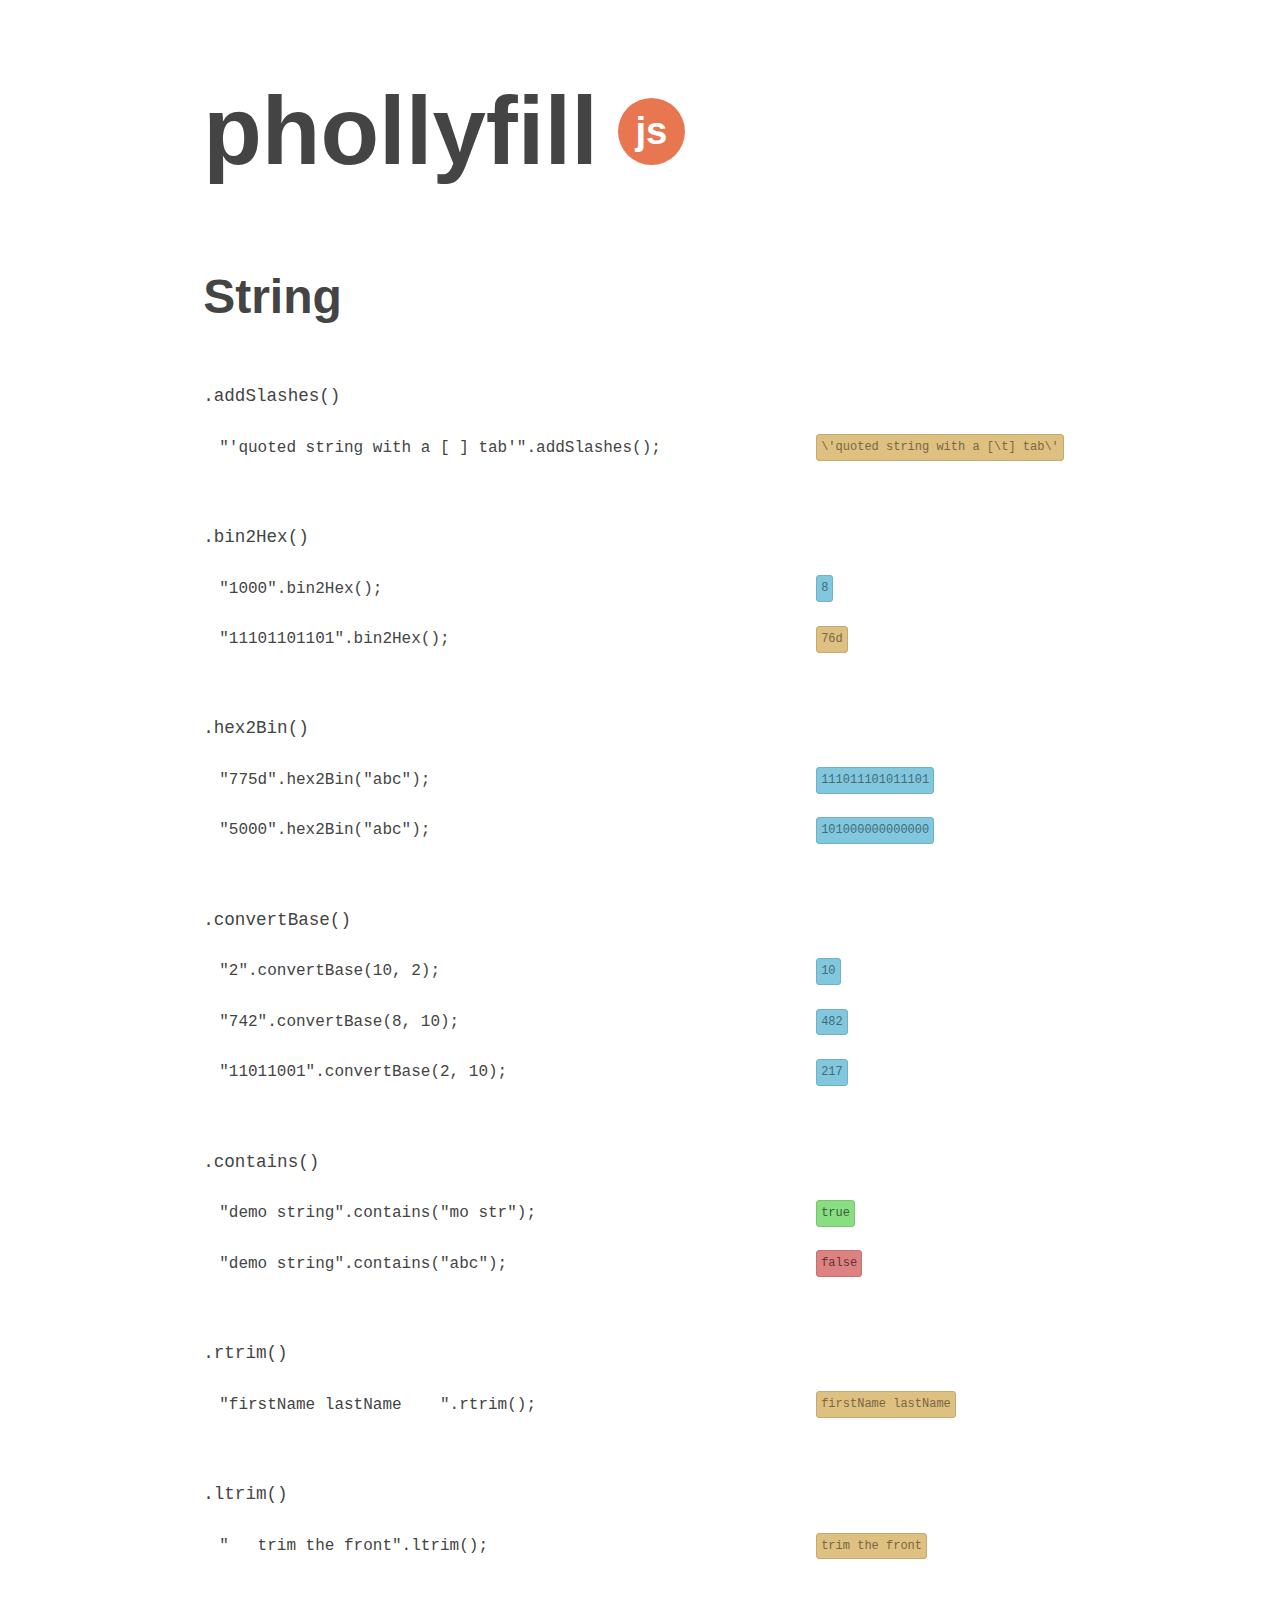
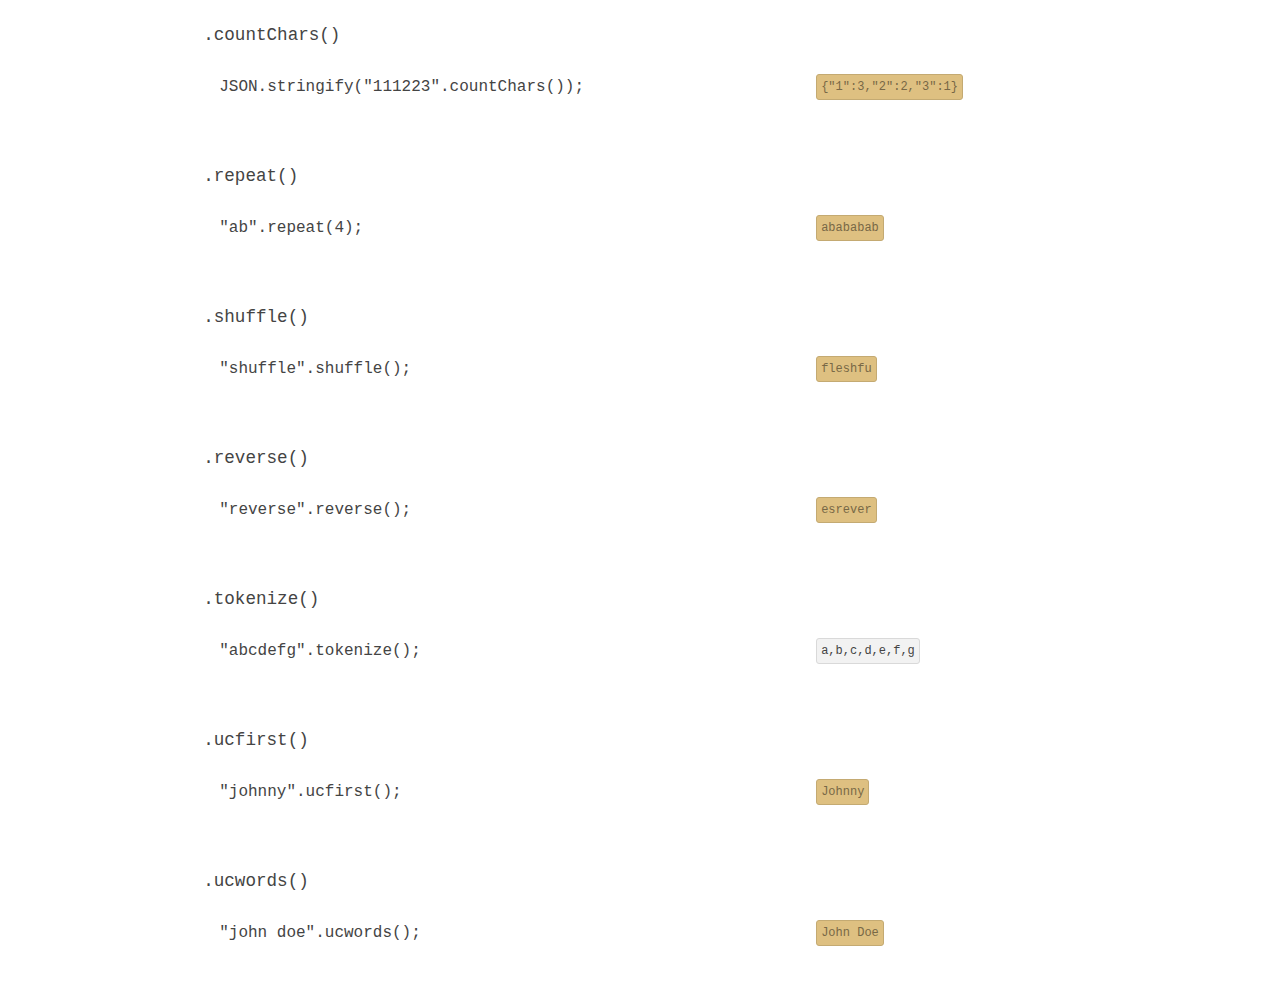
==== test/index.html @ bd03fe81 "All method demos now work." ====
<!DOCTYPE html>
<html class="no-js">
    <head>
        <meta charset="utf-8">
        <meta http-equiv="X-UA-Compatible" content="IE=edge">
        <title></title>
        <meta name="description" content="">
        <meta name="viewport" content="width=device-width, initial-scale=1">

        <!-- Place favicon.ico and apple-touch-icon(s) in the root directory -->

        <link rel="stylesheet" href="css/normalize.css">
        <link rel="stylesheet" href="css/main.css">
        <link rel="stylesheet" href="css/custom.css">
        <script src="js/vendor/modernizr-2.7.1.min.js"></script>
    </head>
    <body>
        <!--[if lt IE 8]>
            <p class="browsehappy">You are using an <strong>outdated</strong> browser. Please <a href="http://browsehappy.com/">upgrade your browser</a> to improve your experience.</p>
        <![endif]-->

        <!-- Add your site or application content here -->
        <div class='content-wrapper'>
            <span class='container'>
                <h1>phollyfill<div class='js-extension'><span>js</span></div></h1>
                <div class='phollyfill-section'>
                    <h2>String</h2>
                    <div class='phollyfill-demo'>
                        <span class='method-name'>.addSlashes()</span>
                        <table class='method-demo-wrapper'>
                            <tbody>
                                <tr>
                                    <td>
                                        <span class='method-apply'>"'quoted string with a [&#09;] tab'".addSlashes();</span>
                                    </td>
                                    <td>
                                        <span class='return-value'>return</span>
                                    </td>
                                </tr>
                            </tbody>
                        </table>
                    </div>
                    <div class='phollyfill-demo'>
                        <span class='method-name'>.bin2Hex()</span>
                        <table class='method-demo-wrapper'>
                            <tbody>
                                <tr>
                                    <td>
                                        <span class='method-apply'>"1000".bin2Hex();</span>
                                    </td>
                                    <td>
                                        <span class='return-value'>return</span>
                                    </td>
                                </tr>
                                <tr>
                                    <td>
                                        <span class='method-apply'>"11101101101".bin2Hex();</span>
                                    </td>
                                    <td>
                                        <span class='return-value'>return</span>
                                    </td>
                                </tr>
                            </tbody>
                        </table>
                    </div>
                    <div class='phollyfill-demo'>
                        <span class='method-name'>.hex2Bin()</span>
                        <table class='method-demo-wrapper'>
                            <tbody>
                                <tr>
                                    <td>
                                        <span class='method-apply'>"775d".hex2Bin("abc");</span>
                                    </td>
                                    <td>
                                        <span class='return-value'>return</span>
                                    </td>
                                </tr>
                                <tr>
                                    <td>
                                        <span class='method-apply'>"5000".hex2Bin("abc");</span>
                                    </td>
                                    <td>
                                        <span class='return-value'>return</span>
                                    </td>
                                </tr>
                            </tbody>
                        </table>
                    </div>
                    <div class='phollyfill-demo'>
                        <span class='method-name'>.convertBase()</span>
                        <table class='method-demo-wrapper'>
                            <tbody>
                                <tr>
                                    <td>
                                        <span class='method-apply'>"2".convertBase(10, 2);</span>
                                    </td>
                                    <td>
                                        <span class='return-value'>return</span>
                                    </td>
                                </tr>
                                <tr>
                                    <td>
                                        <span class='method-apply'>"742".convertBase(8, 10);</span>
                                    </td>
                                    <td>
                                        <span class='return-value'>return</span>
                                    </td>
                                </tr>
                                <tr>
                                    <td>
                                        <span class='method-apply'>"11011001".convertBase(2, 10);</span>
                                    </td>
                                    <td>
                                        <span class='return-value'>return</span>
                                    </td>
                                </tr>
                            </tbody>
                        </table>
                    </div>
                    <div class='phollyfill-demo'>
                        <span class='method-name'>.contains()</span>
                        <table class='method-demo-wrapper'>
                            <tbody>
                                <tr>
                                    <td>
                                        <span class='method-apply'>"demo string".contains("mo str");</span>
                                    </td>
                                    <td>
                                        <span class='return-value'>return</span>
                                    </td>
                                </tr>
                                <tr>
                                    <td>
                                        <span class='method-apply'>"demo string".contains("abc");</span>
                                    </td>
                                    <td>
                                        <span class='return-value'>return</span>
                                    </td>
                                </tr>
                            </tbody>
                        </table>
                    </div>
                    <div class='phollyfill-demo'>
                        <span class='method-name'>.rtrim()</span>
                        <table class='method-demo-wrapper'>
                            <tbody>
                                <tr>
                                    <td>
                                        <span class='method-apply'>"firstName lastName &nbsp;&nbsp;&nbsp;".rtrim();</span>
                                    </td>
                                    <td>
                                        <span class='return-value'>return</span>
                                    </td>
                                </tr>
                            </tbody>
                        </table>
                    </div>
                    <div class='phollyfill-demo'>
                        <span class='method-name'>.ltrim()</span>
                        <table class='method-demo-wrapper'>
                            <tbody>
                                <tr>
                                    <td>
                                        <span class='method-apply'>"&nbsp;&nbsp; trim the front".ltrim();</span>
                                    </td>
                                    <td>
                                        <span class='return-value'>return</span>
                                    </td>
                                </tr>
                            </tbody>
                        </table>
                    </div>
                    <div class='phollyfill-demo'>
                        <span class='method-name'>.countChars()</span>
                        <table class='method-demo-wrapper'>
                            <tbody>
                                <tr>
                                    <td>
                                        <span class='method-apply'>JSON.stringify("111223".countChars());</span>
                                    </td>
                                    <td>
                                        <span class='return-value'>return</span>
                                    </td>
                                </tr>
                            </tbody>
                        </table>
                    </div>
                    <div class='phollyfill-demo'>
                        <span class='method-name'>.repeat()</span>
                        <table class='method-demo-wrapper'>
                            <tbody>
                                <tr>
                                    <td>
                                        <span class='method-apply'>"ab".repeat(4);</span>
                                    </td>
                                    <td>
                                        <span class='return-value'>return</span>
                                    </td>
                                </tr>
                            </tbody>
                        </table>
                    </div>
                    <div class='phollyfill-demo'>
                        <span class='method-name'>.shuffle()</span>
                        <table class='method-demo-wrapper'>
                            <tbody>
                                <tr>
                                    <td>
                                        <span class='method-apply'>"shuffle".shuffle();</span>
                                    </td>
                                    <td>
                                        <span class='return-value'>return</span>
                                    </td>
                                </tr>
                            </tbody>
                        </table>
                    </div>
                    <div class='phollyfill-demo'>
                        <span class='method-name'>.reverse()</span>
                        <table class='method-demo-wrapper'>
                            <tbody>
                                <tr>
                                    <td>
                                        <span class='method-apply'>"reverse".reverse();</span>
                                    </td>
                                    <td>
                                        <span class='return-value'>return</span>
                                    </td>
                                </tr>
                            </tbody>
                        </table>
                    </div>
                    <div class='phollyfill-demo'>
                        <span class='method-name'>.tokenize()</span>
                        <table class='method-demo-wrapper'>
                            <tbody>
                                <tr>
                                    <td>
                                        <span class='method-apply'>"abcdefg".tokenize();</span>
                                    </td>
                                    <td>
                                        <span class='return-value'>return</span>
                                    </td>
                                </tr>
                            </tbody>
                        </table>
                    </div>
                    <div class='phollyfill-demo'>
                        <span class='method-name'>.ucfirst()</span>
                        <table class='method-demo-wrapper'>
                            <tbody>
                                <tr>
                                    <td>
                                        <span class='method-apply'>"johnny".ucfirst();</span>
                                    </td>
                                    <td>
                                        <span class='return-value'>return</span>
                                    </td>
                                </tr>
                            </tbody>
                        </table>
                    </div>
                    <div class='phollyfill-demo'>
                        <span class='method-name'>.ucwords()</span>
                        <table class='method-demo-wrapper'>
                            <tbody>
                                <tr>
                                    <td>
                                        <span class='method-apply'>"john doe".ucwords();</span>
                                    </td>
                                    <td>
                                        <span class='return-value'>return</span>
                                    </td>
                                </tr>
                            </tbody>
                        </table>
                    </div>
                </div>
            </span>
        </div>

        <script src="//ajax.googleapis.com/ajax/libs/jquery/1.10.2/jquery.min.js"></script>
        <script>window.jQuery || document.write('<script src="js/vendor/jquery-1.10.2.min.js"><\/script>')</script>
        <script src="js/plugins.js"></script>
        <script src="js/main.js"></script>
        <script src="/src/javascripts/phollyfill.js"></script>
        <script src="js/test.phollyfill.js"></script>

        <!-- Google Analytics: change UA-XXXXX-X to be your site's ID. -->
        <script>
            (function(b,o,i,l,e,r){b.GoogleAnalyticsObject=l;b[l]||(b[l]=
            function(){(b[l].q=b[l].q||[]).push(arguments)});b[l].l=+new Date;
            e=o.createElement(i);r=o.getElementsByTagName(i)[0];
            e.src='//www.google-analytics.com/analytics.js';
            r.parentNode.insertBefore(e,r)}(window,document,'script','ga'));
            ga('create','UA-XXXXX-X');ga('send','pageview');
        </script>
    </body>
</html>
---- test/css/main.css ----
/*! HTML5 Boilerplate v4.3.0 | MIT License | http://h5bp.com/ */

/*
 * What follows is the result of much research on cross-browser styling.
 * Credit left inline and big thanks to Nicolas Gallagher, Jonathan Neal,
 * Kroc Camen, and the H5BP dev community and team.
 */

/* ==========================================================================
   Base styles: opinionated defaults
   ========================================================================== */

html,
button,
input,
select,
textarea {
    color: #222;
}

html {
    font-size: 1em;
    line-height: 1.4;
}

/*
 * Remove text-shadow in selection highlight: h5bp.com/i
 * These selection rule sets have to be separate.
 * Customize the background color to match your design.
 */

::-moz-selection {
    background: #b3d4fc;
    text-shadow: none;
}

::selection {
    background: #b3d4fc;
    text-shadow: none;
}

/*
 * A better looking default horizontal rule
 */

hr {
    display: block;
    height: 1px;
    border: 0;
    border-top: 1px solid #ccc;
    margin: 1em 0;
    padding: 0;
}

/*
 * Remove the gap between images, videos, audio and canvas and the bottom of
 * their containers: h5bp.com/i/440
 */

audio,
canvas,
img,
svg,
video {
    vertical-align: middle;
}

/*
 * Remove default fieldset styles.
 */

fieldset {
    border: 0;
    margin: 0;
    padding: 0;
}

/*
 * Allow only vertical resizing of textareas.
 */

textarea {
    resize: vertical;
}

/* ==========================================================================
   Browse Happy prompt
   ========================================================================== */

.browsehappy {
    margin: 0.2em 0;
    background: #ccc;
    color: #000;
    padding: 0.2em 0;
}

/* ==========================================================================
   Author's custom styles
   ========================================================================== */

















/* ==========================================================================
   Helper classes
   ========================================================================== */

/*
 * Hide from both screenreaders and browsers: h5bp.com/u
 */

.hidden {
    display: none !important;
    visibility: hidden;
}

/*
 * Hide only visually, but have it available for screenreaders: h5bp.com/v
 */

.visuallyhidden {
    border: 0;
    clip: rect(0 0 0 0);
    height: 1px;
    margin: -1px;
    overflow: hidden;
    padding: 0;
    position: absolute;
    width: 1px;
}

/*
 * Extends the .visuallyhidden class to allow the element to be focusable
 * when navigated to via the keyboard: h5bp.com/p
 */

.visuallyhidden.focusable:active,
.visuallyhidden.focusable:focus {
    clip: auto;
    height: auto;
    margin: 0;
    overflow: visible;
    position: static;
    width: auto;
}

/*
 * Hide visually and from screenreaders, but maintain layout
 */

.invisible {
    visibility: hidden;
}

/*
 * Clearfix: contain floats
 *
 * For modern browsers
 * 1. The space content is one way to avoid an Opera bug when the
 *    `contenteditable` attribute is included anywhere else in the document.
 *    Otherwise it causes space to appear at the top and bottom of elements
 *    that receive the `clearfix` class.
 * 2. The use of `table` rather than `block` is only necessary if using
 *    `:before` to contain the top-margins of child elements.
 */

.clearfix:before,
.clearfix:after {
    content: " "; /* 1 */
    display: table; /* 2 */
}

.clearfix:after {
    clear: both;
}

/* ==========================================================================
   EXAMPLE Media Queries for Responsive Design.
   These examples override the primary ('mobile first') styles.
   Modify as content requires.
   ========================================================================== */

@media only screen and (min-width: 35em) {
    /* Style adjustments for viewports that meet the condition */
}

@media print,
       (-o-min-device-pixel-ratio: 5/4),
       (-webkit-min-device-pixel-ratio: 1.25),
       (min-resolution: 120dpi) {
    /* Style adjustments for high resolution devices */
}

/* ==========================================================================
   Print styles.
   Inlined to avoid required HTTP connection: h5bp.com/r
   ========================================================================== */

@media print {
    * {
        background: transparent !important;
        color: #000 !important; /* Black prints faster: h5bp.com/s */
        box-shadow: none !important;
        text-shadow: none !important;
    }

    a,
    a:visited {
        text-decoration: underline;
    }

    a[href]:after {
        content: " (" attr(href) ")";
    }

    abbr[title]:after {
        content: " (" attr(title) ")";
    }

    /*
     * Don't show links for images, or javascript/internal links
     */

    a[href^="javascript:"]:after,
    a[href^="#"]:after {
        content: "";
    }

    pre,
    blockquote {
        border: 1px solid #999;
        page-break-inside: avoid;
    }

    thead {
        display: table-header-group; /* h5bp.com/t */
    }

    tr,
    img {
        page-break-inside: avoid;
    }

    img {
        max-width: 100% !important;
    }

    @page {
        margin: 0.5cm;
    }

    p,
    h2,
    h3 {
        orphans: 3;
        widows: 3;
    }

    h2,
    h3 {
        page-break-after: avoid;
    }
}
---- test/css/custom.css ----
body {
    color: #444;
}

h1 {
    font-size: 6em;
}

h2 {
    font-size: 3em;
}

div.content-wrapper {
    opacity: 0;
    text-align: center;
}

span.container {
    display: inline-block;
    text-align: left;
    margin: auto;
}

div.js-extension {
    background: #E87751;
    color: #fff;
    text-align: center;
    height: 1.25em;
    margin-left: 20px;
    width: 1.25em;
    padding: 0.25em;
    border-radius: 10em;
    display: inline-block;
    font-size: 0.4em;
    position: relative;
    top: -17px;
}

div.js-extension span {
    position: relative;
    top: -3px;
}

table.method-demo-wrapper {
    font-family: courier;
}

table.method-demo-wrapper span {
    display: inline-block;
    margin: 0 1em;
}

table.method-demo-wrapper tr td:first-child {
    padding: 10px 0;
    width: 600px;
}

table.method-demo-wrapper tr {
    border-top: solid 8px #fff;
    border-bottom: solid 8px #fff;
    cursor: default;
}

table.method-demo-wrapper tr:hover {
    background: #FAF9BE;
}

div.phollyfill-demo {
    margin-bottom: 20px;
    padding: 14px 0;
}

span.method-name {
    display: inline-block;
    margin-bottom: 10px;
    font-family: courier;
    font-size: 1.1em;
}

span.return-value {
    background: #f2f2f2;
    border: solid 1px #D9D9D9;
    padding: 4px;
    border-radius: 3px;
    font-size: 0.75em;
}

span.return-value.true {
    background: #88DE81;
    border-color: #79C472;
    color: #3A5E37;
}

span.return-value.false {
    background: #DE8181;
    border-color: #C47272;   
    color: #5E3737;
}

span.return-value.number {
    background: #81C7DE;
    border-color: #72B0C4;   
    color: #466B78;
}

span.return-value.string {
    background: #DEC081;
    border-color: #C4AA72;   
    color: #786846;
}
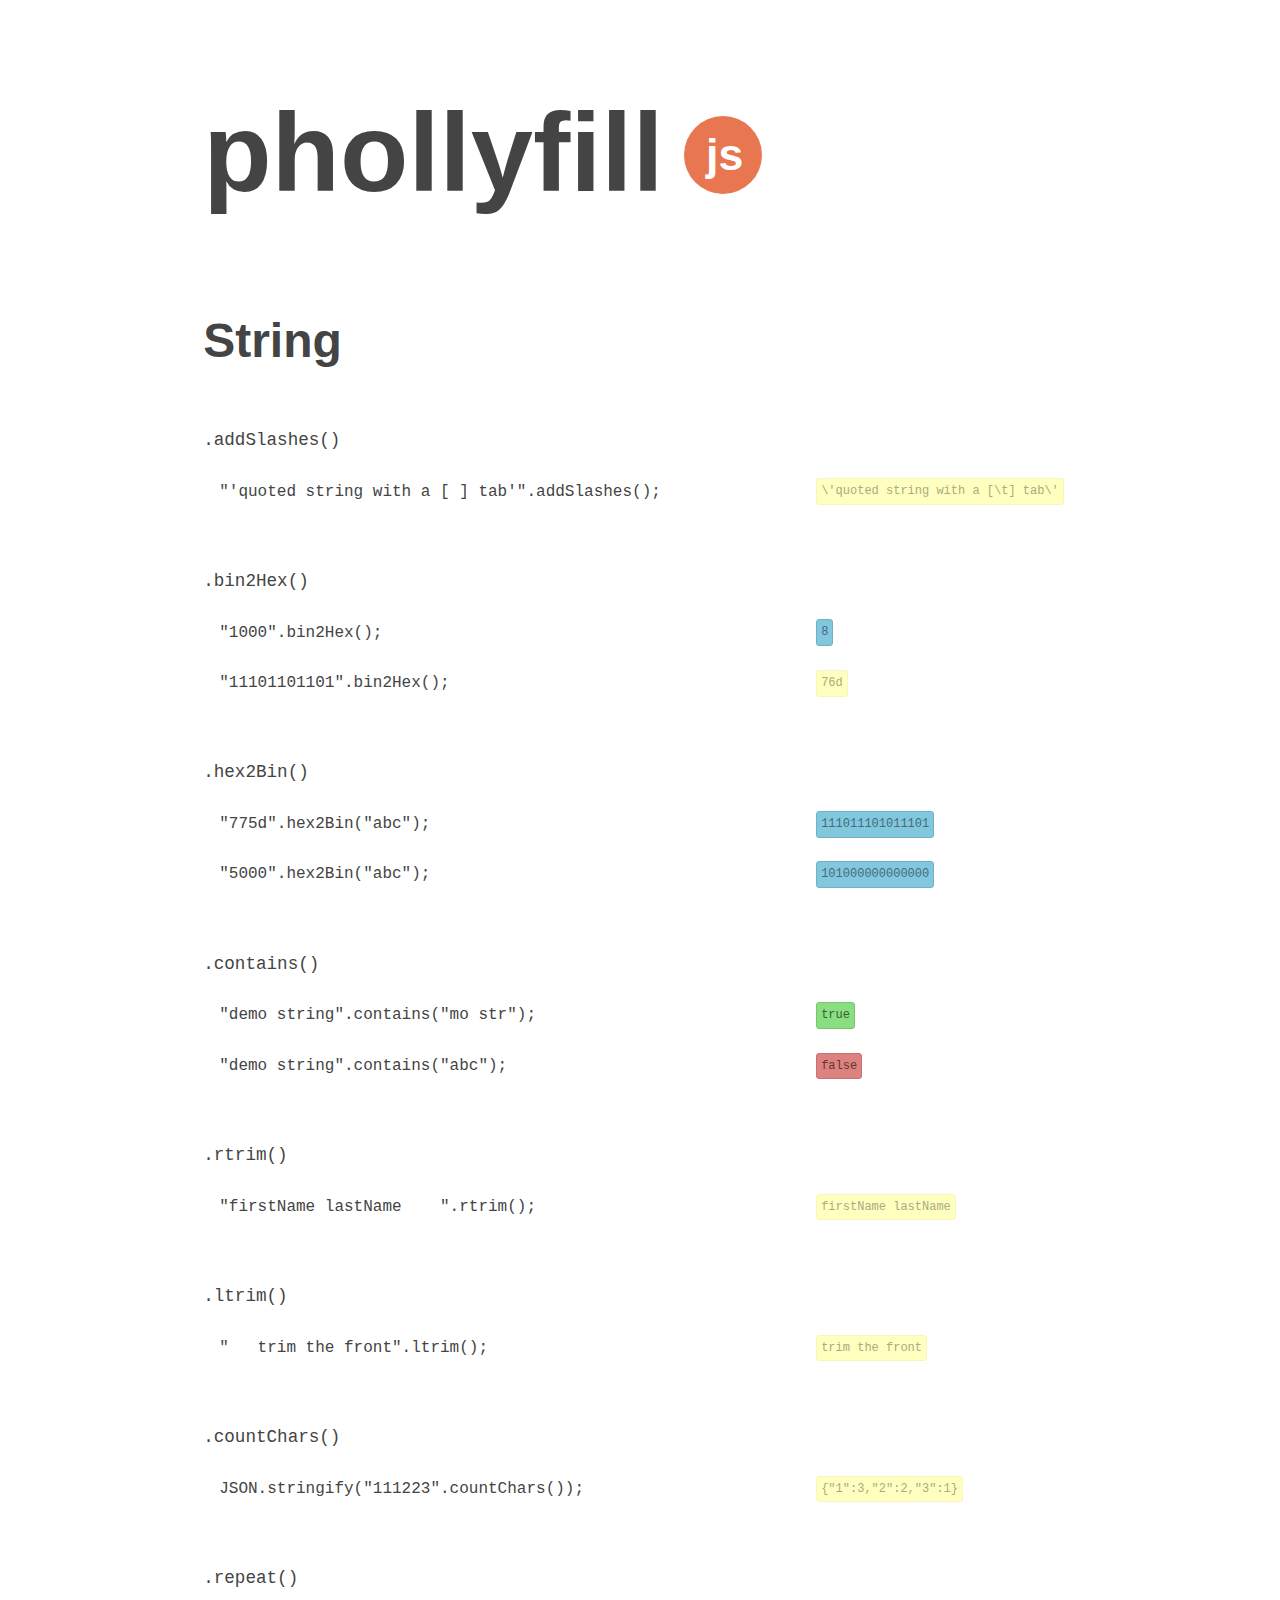
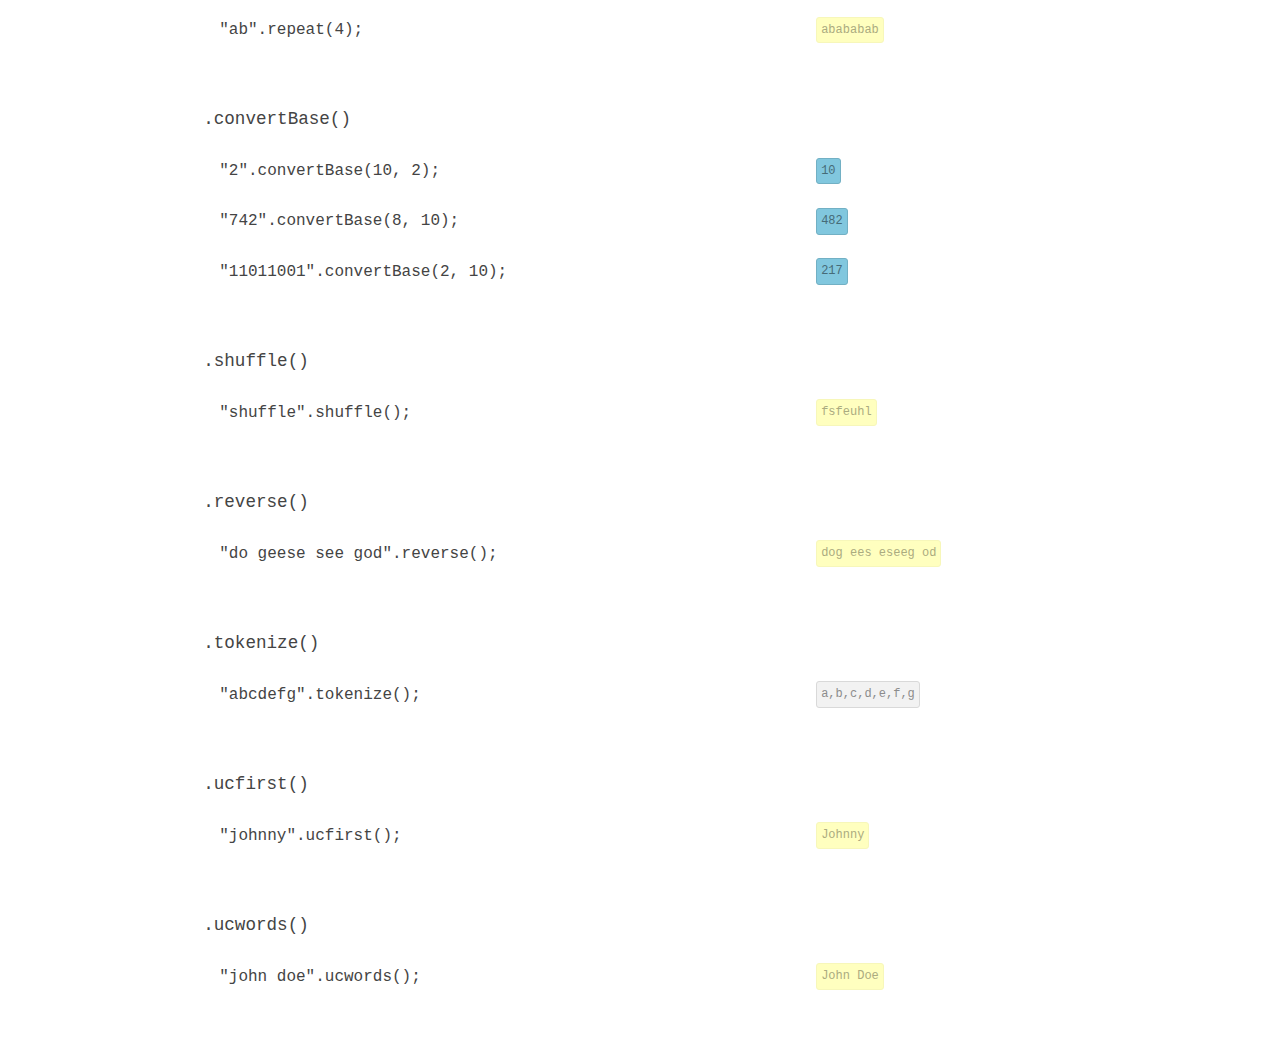
==== commit 0cf07277: "Minor style changes." ====
--- a/test/index.html
+++ b/test/index.html
@@ -87,6 +87,89 @@
                         </table>
                     </div>
                     <div class='phollyfill-demo'>
+                        <span class='method-name'>.contains()</span>
+                        <table class='method-demo-wrapper'>
+                            <tbody>
+                                <tr>
+                                    <td>
+                                        <span class='method-apply'>"demo string".contains("mo str");</span>
+                                    </td>
+                                    <td>
+                                        <span class='return-value'>return</span>
+                                    </td>
+                                </tr>
+                                <tr>
+                                    <td>
+                                        <span class='method-apply'>"demo string".contains("abc");</span>
+                                    </td>
+                                    <td>
+                                        <span class='return-value'>return</span>
+                                    </td>
+                                </tr>
+                            </tbody>
+                        </table>
+                    </div>
+                    <div class='phollyfill-demo'>
+                        <span class='method-name'>.rtrim()</span>
+                        <table class='method-demo-wrapper'>
+                            <tbody>
+                                <tr>
+                                    <td>
+                                        <span class='method-apply'>"firstName lastName &nbsp;&nbsp;&nbsp;".rtrim();</span>
+                                    </td>
+                                    <td>
+                                        <span class='return-value'>return</span>
+                                    </td>
+                                </tr>
+                            </tbody>
+                        </table>
+                    </div>
+                    <div class='phollyfill-demo'>
+                        <span class='method-name'>.ltrim()</span>
+                        <table class='method-demo-wrapper'>
+                            <tbody>
+                                <tr>
+                                    <td>
+                                        <span class='method-apply'>"&nbsp;&nbsp; trim the front".ltrim();</span>
+                                    </td>
+                                    <td>
+                                        <span class='return-value'>return</span>
+                                    </td>
+                                </tr>
+                            </tbody>
+                        </table>
+                    </div>
+                    <div class='phollyfill-demo'>
+                        <span class='method-name'>.countChars()</span>
+                        <table class='method-demo-wrapper'>
+                            <tbody>
+                                <tr>
+                                    <td>
+                                        <span class='method-apply'>JSON.stringify("111223".countChars());</span>
+                                    </td>
+                                    <td>
+                                        <span class='return-value'>return</span>
+                                    </td>
+                                </tr>
+                            </tbody>
+                        </table>
+                    </div>
+                    <div class='phollyfill-demo'>
+                        <span class='method-name'>.repeat()</span>
+                        <table class='method-demo-wrapper'>
+                            <tbody>
+                                <tr>
+                                    <td>
+                                        <span class='method-apply'>"ab".repeat(4);</span>
+                                    </td>
+                                    <td>
+                                        <span class='return-value'>return</span>
+                                    </td>
+                                </tr>
+                            </tbody>
+                        </table>
+                    </div>
+                    <div class='phollyfill-demo'>
                         <span class='method-name'>.convertBase()</span>
                         <table class='method-demo-wrapper'>
                             <tbody>
@@ -118,89 +201,6 @@
                         </table>
                     </div>
                     <div class='phollyfill-demo'>
-                        <span class='method-name'>.contains()</span>
-                        <table class='method-demo-wrapper'>
-                            <tbody>
-                                <tr>
-                                    <td>
-                                        <span class='method-apply'>"demo string".contains("mo str");</span>
-                                    </td>
-                                    <td>
-                                        <span class='return-value'>return</span>
-                                    </td>
-                                </tr>
-                                <tr>
-                                    <td>
-                                        <span class='method-apply'>"demo string".contains("abc");</span>
-                                    </td>
-                                    <td>
-                                        <span class='return-value'>return</span>
-                                    </td>
-                                </tr>
-                            </tbody>
-                        </table>
-                    </div>
-                    <div class='phollyfill-demo'>
-                        <span class='method-name'>.rtrim()</span>
-                        <table class='method-demo-wrapper'>
-                            <tbody>
-                                <tr>
-                                    <td>
-                                        <span class='method-apply'>"firstName lastName &nbsp;&nbsp;&nbsp;".rtrim();</span>
-                                    </td>
-                                    <td>
-                                        <span class='return-value'>return</span>
-                                    </td>
-                                </tr>
-                            </tbody>
-                        </table>
-                    </div>
-                    <div class='phollyfill-demo'>
-                        <span class='method-name'>.ltrim()</span>
-                        <table class='method-demo-wrapper'>
-                            <tbody>
-                                <tr>
-                                    <td>
-                                        <span class='method-apply'>"&nbsp;&nbsp; trim the front".ltrim();</span>
-                                    </td>
-                                    <td>
-                                        <span class='return-value'>return</span>
-                                    </td>
-                                </tr>
-                            </tbody>
-                        </table>
-                    </div>
-                    <div class='phollyfill-demo'>
-                        <span class='method-name'>.countChars()</span>
-                        <table class='method-demo-wrapper'>
-                            <tbody>
-                                <tr>
-                                    <td>
-                                        <span class='method-apply'>JSON.stringify("111223".countChars());</span>
-                                    </td>
-                                    <td>
-                                        <span class='return-value'>return</span>
-                                    </td>
-                                </tr>
-                            </tbody>
-                        </table>
-                    </div>
-                    <div class='phollyfill-demo'>
-                        <span class='method-name'>.repeat()</span>
-                        <table class='method-demo-wrapper'>
-                            <tbody>
-                                <tr>
-                                    <td>
-                                        <span class='method-apply'>"ab".repeat(4);</span>
-                                    </td>
-                                    <td>
-                                        <span class='return-value'>return</span>
-                                    </td>
-                                </tr>
-                            </tbody>
-                        </table>
-                    </div>
-                    <div class='phollyfill-demo'>
                         <span class='method-name'>.shuffle()</span>
                         <table class='method-demo-wrapper'>
                             <tbody>
@@ -221,7 +221,7 @@
                             <tbody>
                                 <tr>
                                     <td>
-                                        <span class='method-apply'>"reverse".reverse();</span>
+                                        <span class='method-apply'>"do geese see god".reverse();</span>
                                     </td>
                                     <td>
                                         <span class='return-value'>return</span>
@@ -283,7 +283,7 @@
         <script>window.jQuery || document.write('<script src="js/vendor/jquery-1.10.2.min.js"><\/script>')</script>
         <script src="js/plugins.js"></script>
         <script src="js/main.js"></script>
-        <script src="/src/javascripts/phollyfill.js"></script>
+        <script src="../src/javascripts/phollyfill.js"></script>
         <script src="js/test.phollyfill.js"></script>
 
         <!-- Google Analytics: change UA-XXXXX-X to be your site's ID. -->
--- a/test/css/custom.css
+++ b/test/css/custom.css
@@ -3,7 +3,7 @@
 }
 
 h1 {
-    font-size: 6em;
+    font-size: 7em;
 }
 
 h2 {
@@ -38,7 +38,8 @@
 
 div.js-extension span {
     position: relative;
-    top: -3px;
+    top: -4px;
+    left: 2px;
 }
 
 table.method-demo-wrapper {
@@ -83,6 +84,7 @@
     padding: 4px;
     border-radius: 3px;
     font-size: 0.75em;
+    color: #8C8C8C;
 }
 
 span.return-value.true {
@@ -104,7 +106,7 @@
 }
 
 span.return-value.string {
-    background: #DEC081;
-    border-color: #C4AA72;   
-    color: #786846;
+    background: #FFFFBF;
+    border-color: #F7F7BA;
+    color: #ABAB80;
 }